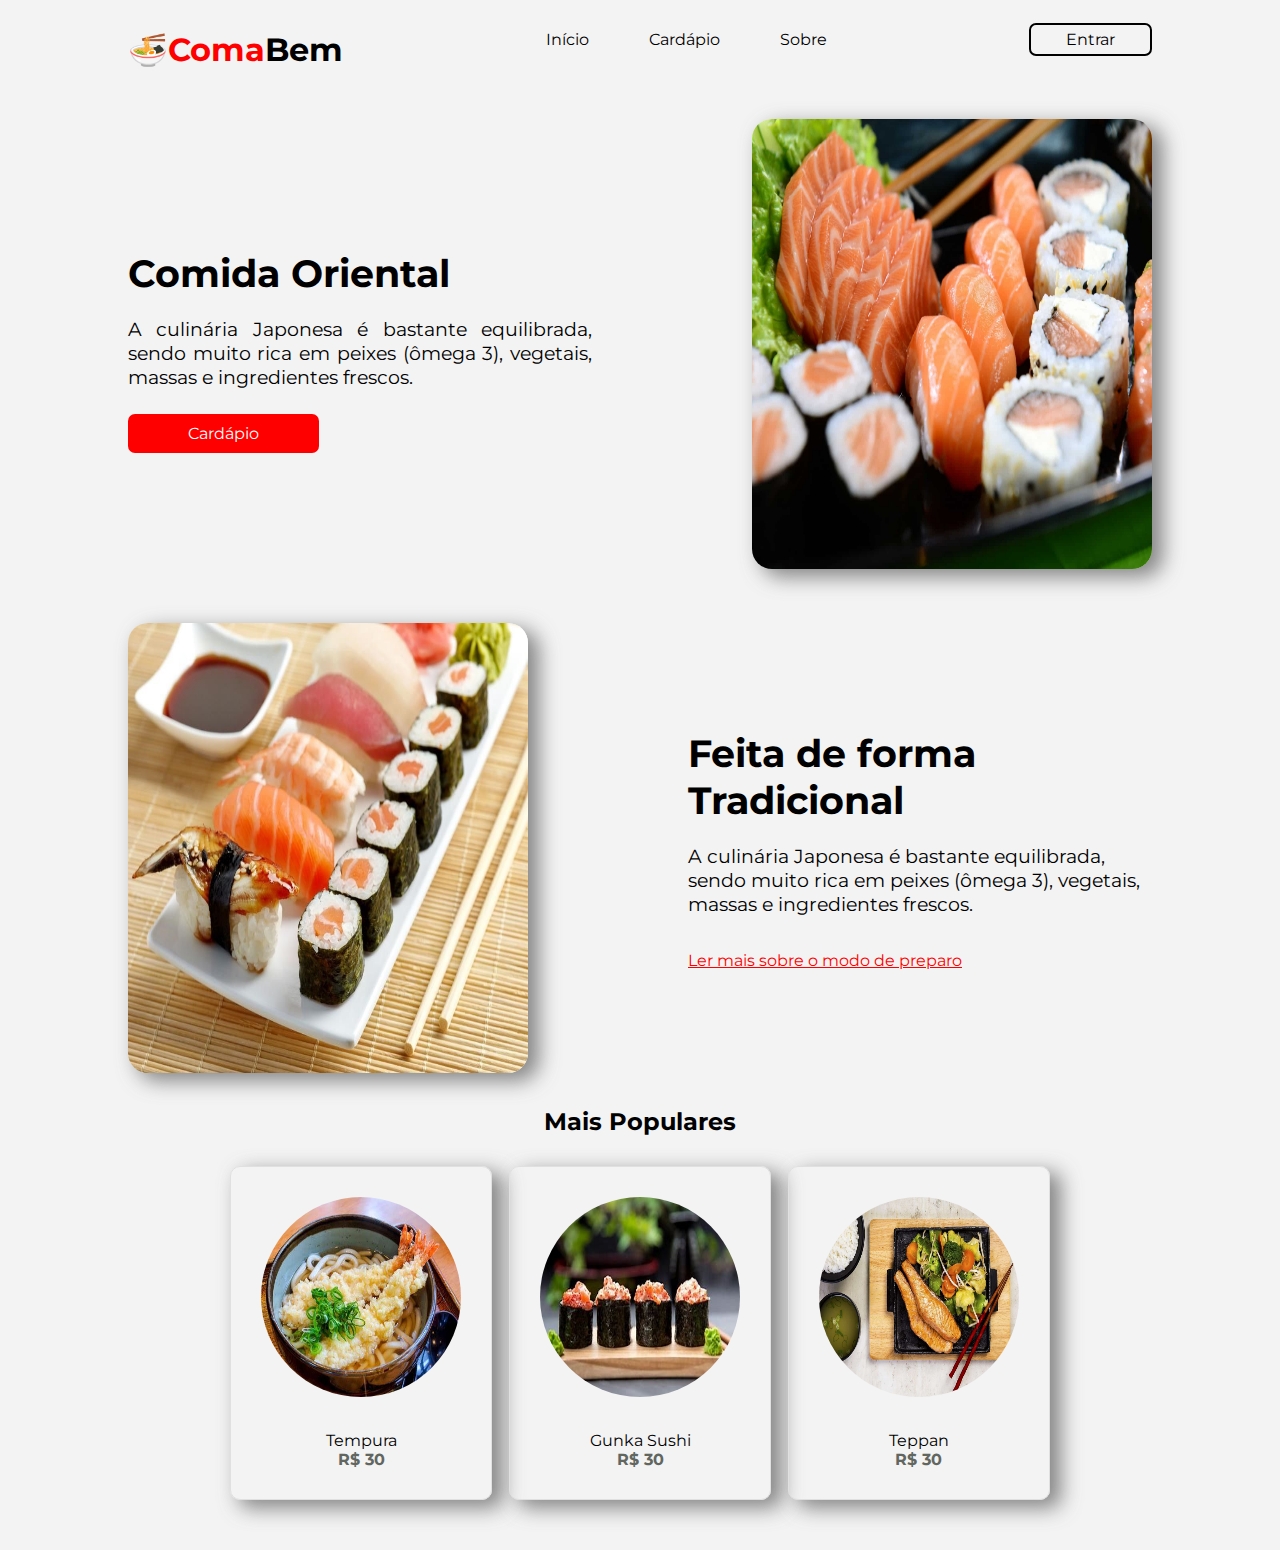
==== index.html @ 8b574bfc "barra de navegação e cartões de produto" ====
<!DOCTYPE html>
<html lang="pt-br">
    <head>
        <meta charset="UTF-8" />
        <meta name="viewport" content="width=device-width, initial-scale=1.0" />

        <title>ComaBem</title>
        <link rel="shortcut icon" href="./img/android-chrome-192x192.png" type="image/x-icon">
        <link rel="stylesheet" href="/style/default.css" />
    </head>
    <body>
        <header id="cabecalho">
            <nav>
                <div>
                    <h1><span style="color: red">Coma</span>Bem</h1>
                </div>
                <div>
                    <ul id="list-nav">
                        <li>Início</li>
                        <li>Cardápio</li>
                        <li>Sobre</li>
                    </ul>
                </div>
                <div>
                    <a id="nav-btn" href="">Entrar</a>
                </div>
            </nav>
        </header>
        <main id="principal">
            <article class="caixa">
                <div id="cardapio">
                    <h3>Comida Oriental</h3>
                    <p>
                        A culinária Japonesa é bastante equilibrada, sendo muito
                        rica em peixes (ômega 3), vegetais, massas e
                        ingredientes frescos.
                    </p>
                    <div id="btn-cardapio">
                        <a href="">Cardápio</a>
                    </div>
                </div>
                <div class="img-cardapio">
                    <img
                        src="./img/comida-japa-01.jpeg"
                        height="
                450px"
                        width="400px"
                        alt=""
                    />
                </div>
            </article>
            <section class="caixa">
                <div class="img-cardapio">
                    <img
                        src="./img/comida-japa-02.jpeg"
                        height="
                450px"
                        width="400px"
                        alt=""
                    />
                </div>
                <div id="modo-preparo">
                    <h3>Feita de forma Tradicional</h3>
                    <p>
                        A culinária Japonesa é bastante equilibrada, sendo muito
                        rica em peixes (ômega 3), vegetais, massas e
                        ingredientes frescos.
                    </p>
                    <div id="btn-modo-preparo">
                        <a href="">Ler mais sobre o modo de preparo </a>
                    </div>
                </div>
            </section>
            <!-- Parte dos Cartões com alimentos -->
            <section>
                <div id="container-cartoes">
                    <div>
                        <h2>Mais Populares</h2>
                    </div>

                    <div>
                        <ul>
                            <li>
                                <img
                                    src="./img/comida-japa-03.jpeg"
                                    height="200px"
                                    width="200px"
                                    alt=""
                                />
                                <div class="desc-cartao">
                                    <p>Tempura</p>
                                    <h4>R$ 30</h4>
                                </div>
                            </li>
                            <li>
                                <img
                                    src="./img/comida-japa-04.jpeg"
                                    height="200px"
                                    width="200px"
                                    alt=""
                                />
                                <div class="desc-cartao">
                                    <p>Gunka Sushi</p>
                                    <h4>R$ 30</h4>
                                </div>
                            </li>
                            <li>
                                <img
                                    src="./img/comida-japa-05.jpeg"
                                    height="200px"
                                    width="200px"
                                    alt=""
                                />
                                <div class="desc-cartao">
                                    <p>Teppan</p>
                                    <h4>R$ 30</h4>
                                </div>
                            </li>
                        </ul>
                    </div>
                </div>
            </section>
        </main>
        <footer id="cabecalho"></footer>
    </body>
</html>
---- style/default.css ----
@import url('https://fonts.googleapis.com/css2?family=Montserrat:ital,wght@0,100;0,200;0,300;0,400;0,500;0,600;0,700;0,800;0,900;1,100;1,200;1,300;1,400;1,500;1,600;1,700;1,800;1,900&display=swap');

*{
    margin: 0;
    padding: 0;
    box-sizing: border-box;
    list-style: none;
    font-family: 'Montserrat', sans-serif;
}

body{
    background-color: #f3f3f3;
}



#cabecalho{
    max-width: 80%;
    margin: auto;
}

h1::before{
    content: '🍜';
}


nav{
    display: flex;
    justify-content: space-between;
    margin-top: 30px;
}


#list-nav{
    display: flex;
}

#list-nav li:hover{
    /* border-bottom: #616661 solid 2px; */
    text-decoration: underline #616661;
}

#list-nav li:first-child{
    margin-right: 30px;
}

#list-nav li:nth-child(2){
    margin: 0px 30px;
}

#list-nav li:last-child{
    margin-left: 30px;
}

#nav-btn{
    border: solid 2px black;
    padding: 5px 35px;
    border-radius: 7px;
    text-decoration: none;
    color: black;
}


#principal{ 
    max-width: 80%;
    margin: auto;
}

.caixa{
    display: flex;
    margin: auto;
    margin-top: 50px;
    align-items: center;
}

#btn-cardapio{
    margin-top: 35px;
}   


#btn-cardapio a{
    background-color: red;
    color: white;
    text-decoration: none;
    margin-top: 20px;
    padding: 10px 60px;
    border-radius: 7px;
}


.img-cardapio img{
    border-radius: 20px;
    box-shadow: 10px 7px 20px 1px rgba(97,97,97,0.75);
}


#cardapio{
    margin-right: 160px;
}


#cardapio h3{
    margin-bottom: 20px;
    font-size: 3vw;
    /* text-align: center; */
}

#modo-preparo h3{
    margin-bottom: 20px;
    font-size: 3vw;
}


#cardapio p{
    font-size: 1.5vw;
    text-align: justify;
}

#modo-preparo p{
    font-size: 1.5vw;
    /* text-align: justify; */
}


#modo-preparo{
    margin-left: 160px;
}

#btn-modo-preparo{
    margin-top: 35px;
}


#modo-preparo a{
    color: red;
    margin-top: 20px;

}



#container-cartoes{
    max-width: 80%;
    margin: auto;
    margin-top: 30px;
}


#container-cartoes h2{
    text-align: center;
}

#container-cartoes ul{
    display: flex;
    margin-top: 30px;
    justify-content: center;
    justify-content: space-between;
    margin-bottom: 50px;
}

#container-cartoes ul li img{
    border-radius: 100px;
    
}



#container-cartoes ul li{
    text-align: center;
    border: 1px solid #e0e0e0;
    box-shadow: 10px 7px 20px 1px rgba(97,97,97,0.75);
    padding: 30px;
    border-radius: 10px;
}


.desc-cartao p{
    margin-top: 30px;
}

.desc-cartao h4{
    color: #616661;
}
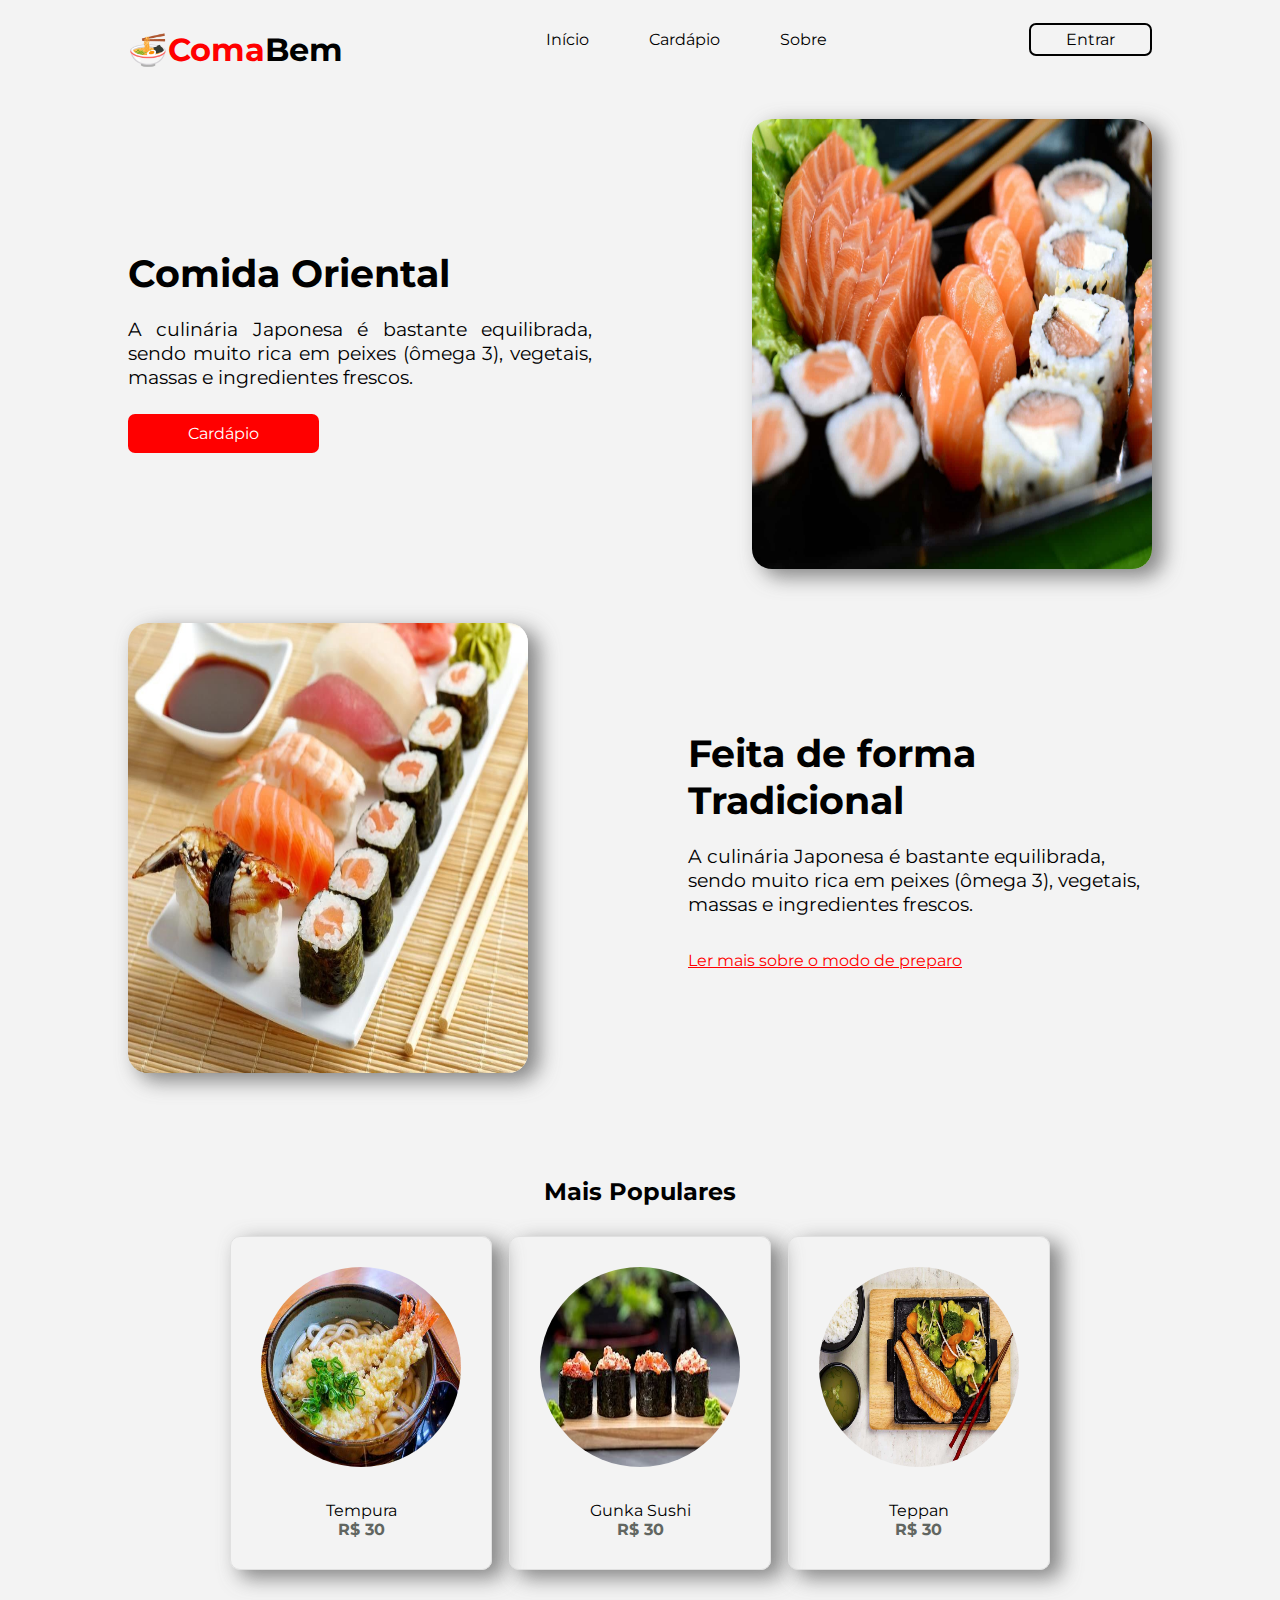
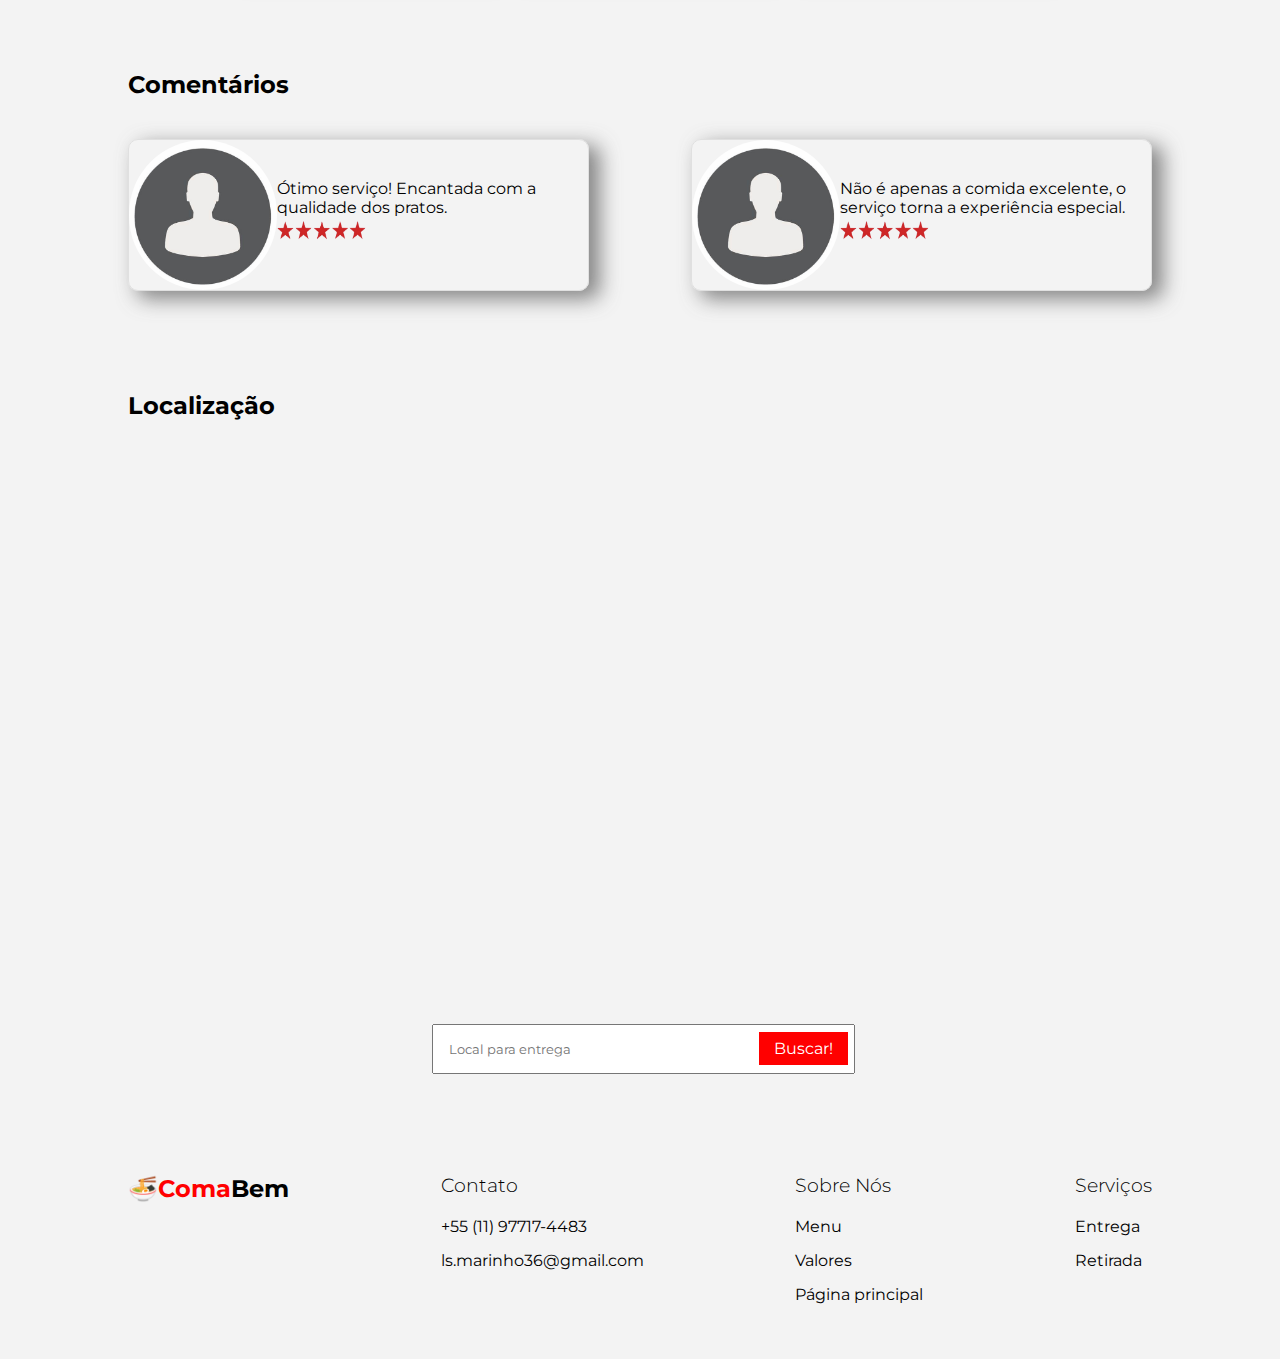
==== commit b3410b34: "subindo responsividade" ====
--- a/index.html
+++ b/index.html
@@ -1,126 +1,190 @@
 <!DOCTYPE html>
 <html lang="pt-br">
-    <head>
-        <meta charset="UTF-8" />
-        <meta name="viewport" content="width=device-width, initial-scale=1.0" />
+  <head>
+    <meta charset="UTF-8" />
+    <meta name="viewport" content="width=device-width, initial-scale=1.0" />
 
-        <title>ComaBem</title>
-        <link rel="shortcut icon" href="./img/android-chrome-192x192.png" type="image/x-icon">
-        <link rel="stylesheet" href="/style/default.css" />
-    </head>
-    <body>
-        <header id="cabecalho">
-            <nav>
-                <div>
-                    <h1><span style="color: red">Coma</span>Bem</h1>
+    <title>ComaBem</title>
+    <link
+      rel="shortcut icon"
+      href="./img/android-chrome-192x192.png"
+      type="image/x-icon"
+    />
+    <link rel="stylesheet" href="/style/default.css" />
+  </head>
+  <body>
+    <header id="cabecalho">
+      <nav>
+        <div>
+          <h1><span style="color: red">Coma</span>Bem</h1>
+        </div>
+        <div>
+          <ul id="list-nav">
+            <li>Início</li>
+            <li>Cardápio</li>
+            <li>Sobre</li>
+          </ul>
+        </div>
+        <div>
+          <a id="nav-btn" href="./pages/formulario.html">Entrar</a>
+        </div>
+      </nav>
+    </header>
+    <main id="principal">
+      <article class="caixa" id="quebrar">
+        <div id="cardapio">
+          <h3>Comida Oriental</h3>
+          <p>
+            A culinária Japonesa é bastante equilibrada, sendo muito rica em
+            peixes (ômega 3), vegetais, massas e ingredientes frescos.
+          </p>
+          <div id="btn-cardapio">
+            <a href="">Cardápio</a>
+          </div>
+        </div>
+        <div class="img-cardapio">
+          <img
+            src="./img/comida-japa-01.jpeg"
+            height="
+                450px"
+            width="400px"
+            alt=""
+          />
+        </div>
+      </article>
+      <section class="caixa quebrar-02">
+        <div class="img-cardapio">
+          <img
+            src="./img/comida-japa-02.jpeg"
+            height="
+                450px"
+            width="400px"
+            alt=""
+          />
+        </div>
+        <div id="modo-preparo">
+          <h3>Feita de forma Tradicional</h3>
+          <p>
+            A culinária Japonesa é bastante equilibrada, sendo muito rica em
+            peixes (ômega 3), vegetais, massas e ingredientes frescos.
+          </p>
+          <div id="btn-modo-preparo">
+            <a href="">Ler mais sobre o modo de preparo </a>
+          </div>
+        </div>
+      </section>
+      <!-- Parte dos Cartões com alimentos -->
+      <section>
+        <div id="container-cartoes">
+          <div>
+            <h2>Mais Populares</h2>
+          </div>
+
+          <div>
+            <ul>
+              <li>
+                <img
+                  src="./img/comida-japa-03.jpeg"
+                  height="200px"
+                  width="200px"
+                  alt=""
+                />
+                <div class="desc-cartao">
+                  <p>Tempura</p>
+                  <h4>R$ 30</h4>
                 </div>
-                <div>
-                    <ul id="list-nav">
-                        <li>Início</li>
-                        <li>Cardápio</li>
-                        <li>Sobre</li>
-                    </ul>
+              </li>
+              <li>
+                <img
+                  src="./img/comida-japa-04.jpeg"
+                  height="200px"
+                  width="200px"
+                  alt=""
+                />
+                <div class="desc-cartao">
+                  <p>Gunka Sushi</p>
+                  <h4>R$ 30</h4>
                 </div>
-                <div>
-                    <a id="nav-btn" href="">Entrar</a>
+              </li>
+              <li>
+                <img
+                  src="./img/comida-japa-05.jpeg"
+                  height="200px"
+                  width="200px"
+                  alt=""
+                />
+                <div class="desc-cartao">
+                  <p>Teppan</p>
+                  <h4>R$ 30</h4>
                 </div>
-            </nav>
-        </header>
-        <main id="principal">
-            <article class="caixa">
-                <div id="cardapio">
-                    <h3>Comida Oriental</h3>
-                    <p>
-                        A culinária Japonesa é bastante equilibrada, sendo muito
-                        rica em peixes (ômega 3), vegetais, massas e
-                        ingredientes frescos.
-                    </p>
-                    <div id="btn-cardapio">
-                        <a href="">Cardápio</a>
+              </li>
+            </ul>
+          </div>
+        </div>
+      </section>
+      <article id="comentarios">
+        <div>
+            <h2>Comentários</h2>
+        </div>
+        <div>
+            <ul id="list-coment">
+                <li>
+                    <img src="/img/pessoa-02.jpg" height="150px" width="150px"  alt="">
+                    <div class="coment-desc">
+                        <p>Ótimo serviço! Encantada com a qualidade dos pratos.</p>
+                        <!-- icone de estrela-->
+                        <img src="/img/cinco-estrelas-removebg-preview.png" height="30px" width="90px" alt="">
                     </div>
-                </div>
-                <div class="img-cardapio">
-                    <img
-                        src="./img/comida-japa-01.jpeg"
-                        height="
-                450px"
-                        width="400px"
-                        alt=""
-                    />
-                </div>
-            </article>
-            <section class="caixa">
-                <div class="img-cardapio">
-                    <img
-                        src="./img/comida-japa-02.jpeg"
-                        height="
-                450px"
-                        width="400px"
-                        alt=""
-                    />
-                </div>
-                <div id="modo-preparo">
-                    <h3>Feita de forma Tradicional</h3>
-                    <p>
-                        A culinária Japonesa é bastante equilibrada, sendo muito
-                        rica em peixes (ômega 3), vegetais, massas e
-                        ingredientes frescos.
-                    </p>
-                    <div id="btn-modo-preparo">
-                        <a href="">Ler mais sobre o modo de preparo </a>
+                    
+                </li>
+                <li>
+                    <img src="/img/pessoa-02.jpg" height="150px" width="150px" alt="">
+                    <div class="coment-desc">
+                        <p>Não é apenas a comida excelente, o serviço torna a experiência especial.</p>
+                        <!-- icone de estrela -->
+                        <img src="/img/cinco-estrelas-removebg-preview.png" height="30px" width="90px" alt="">
                     </div>
-                </div>
-            </section>
-            <!-- Parte dos Cartões com alimentos -->
-            <section>
-                <div id="container-cartoes">
-                    <div>
-                        <h2>Mais Populares</h2>
-                    </div>
-
-                    <div>
-                        <ul>
-                            <li>
-                                <img
-                                    src="./img/comida-japa-03.jpeg"
-                                    height="200px"
-                                    width="200px"
-                                    alt=""
-                                />
-                                <div class="desc-cartao">
-                                    <p>Tempura</p>
-                                    <h4>R$ 30</h4>
-                                </div>
-                            </li>
-                            <li>
-                                <img
-                                    src="./img/comida-japa-04.jpeg"
-                                    height="200px"
-                                    width="200px"
-                                    alt=""
-                                />
-                                <div class="desc-cartao">
-                                    <p>Gunka Sushi</p>
-                                    <h4>R$ 30</h4>
-                                </div>
-                            </li>
-                            <li>
-                                <img
-                                    src="./img/comida-japa-05.jpeg"
-                                    height="200px"
-                                    width="200px"
-                                    alt=""
-                                />
-                                <div class="desc-cartao">
-                                    <p>Teppan</p>
-                                    <h4>R$ 30</h4>
-                                </div>
-                            </li>
-                        </ul>
-                    </div>
-                </div>
-            </section>
-        </main>
-        <footer id="cabecalho"></footer>
-    </body>
+                    
+                </li>
+            </ul>
+        </div>
+      </article>
+      <section id="localizacao">
+            <div>
+                <h2>Localização</h2>
+            </div>
+            <div id="local">
+                <iframe src="https://www.google.com/maps/embed?pb=!1m18!1m12!1m3!1d3658.67591199955!2d-46.65379892536025!3d-23.508180059639262!2m3!1f0!2f0!3f0!3m2!1i1024!2i768!4f13.1!3m3!1m2!1s0x94cef7e7878aaa73%3A0x5a4da093db432d4!2sAv.%20Br%C3%A1z%20Leme%2C%201000!5e0!3m2!1spt-BR!2sbr!4v1688129183950!5m2!1spt-BR!2sbr" width="80%" height="500" style="border:0;" allowfullscreen="" loading="lazy" referrerpolicy="no-referrer-when-downgrade"></iframe>
+                
+            </div>
+      </section>
+    </main>
+    <footer id="rodape">
+        <div id="rodape-input">
+            <input type="text" placeholder="Local para entrega">
+            <a href="">Buscar!</a>
+        </div>
+        <div id="rodape-rodape">
+            <div>
+                <h2><span style="color: red">Coma</span>Bem</h2>
+            </div>
+            <div>
+                <h3>Contato</h3>
+                <p><a href="https://api.whatsapp.com/send?phone=5511977174483" target="_blank" rel="noopener noreferrer">+55 (11) 97717-4483</a></p>
+                <p><a href="mailto:ls.marinho36@gmail.com" target="_blank">ls.marinho36@gmail.com</a></p>
+            </div>
+            <div>
+                <h3>Sobre Nós</h3>
+                <p><a href="">Menu</a></p>
+                <p><a href="">Valores</a></p>
+                <p><a href="">Página principal</a></p>
+            </div>
+            <div>
+                <h3>Serviços</h3>
+                <p><a href="">Entrega</a></p>
+                <p><a href="">Retirada</a></p>
+            </div>
+        </div>
+    </footer>
+  </body>
 </html>
--- a/style/default.css
+++ b/style/default.css
@@ -142,7 +142,7 @@
 #container-cartoes{
     max-width: 80%;
     margin: auto;
-    margin-top: 30px;
+    margin-top: 100px;
 }
 
 
@@ -152,6 +152,7 @@
 
 #container-cartoes ul{
     display: flex;
+    flex-flow: wrap;
     margin-top: 30px;
     justify-content: center;
     justify-content: space-between;
@@ -183,3 +184,236 @@
 }
 
 
+
+#comentarios h2{
+    margin-top: 100px;
+}
+
+
+#list-coment{
+    display: flex;
+    /* flex-flow: wrap; */
+    margin-bottom: 100px;
+    justify-content: space-between;
+}
+
+#list-coment li img{
+    border-radius: 200px;
+}
+
+
+#list-coment li{
+    display: flex;
+    align-items: center;
+    justify-content: center;
+    max-width: 45%;
+    margin-top: 40px;
+    /* border: #616661 solid 2px; */
+    border: 1px solid #e0e0e0;
+    box-shadow: 10px 7px 20px 1px rgba(97,97,97,0.75);
+    border-radius: 10px;
+}
+
+#coment-desc{
+    margin-left: 20px;
+}
+
+
+#localizacao{
+    margin-top: 100px;
+    margin-bottom: 50px;
+    text-align: center;
+}
+
+
+#localizacao h2{
+    text-align: start;
+}
+
+#local iframe{
+    margin-top: 50px;
+    border-radius: 16px;
+
+}
+
+
+
+#rodape{
+    max-width: 80%;
+    margin: auto;
+}
+
+#rodape-input{
+    margin-bottom: 100px;
+    justify-content: center;
+    text-align: center;
+}
+
+
+#rodape-input input{
+    padding: 15px;
+    padding-right: 220px;
+    margin-right: -100px;
+}
+
+#rodape-input a{
+    text-decoration: none;
+    background-color: red;
+    color: white;
+    padding: 7px 15px;
+
+}
+
+
+#rodape-rodape{
+    display: flex;
+    justify-content: space-between;
+    margin-bottom: 40px;
+    margin-top: 40px;
+}
+
+
+#rodape-rodape h3{
+    margin-bottom: 20px;
+    font-weight:300;
+}
+
+#rodape-rodape a{
+    text-decoration: none;
+    color: black;
+}
+
+#rodape-rodape p{
+    margin-bottom: 15px;
+}
+
+#rodape-rodape h2::before{
+    content: '🍜';
+}
+
+
+#topo{
+    max-width: 80%;
+    margin: auto;
+    margin-top: 20px;
+    margin-bottom: 70px;
+    text-align: center;
+}
+
+
+#meio{
+    max-width: 80%;
+    margin: auto;
+    margin-top: 20px;
+    margin-bottom: 200px;
+}
+
+
+
+
+
+@media (max-width:600px){
+    #cabecalho nav{
+        flex-flow: wrap;
+        justify-content: center;
+    }
+    #cabecalho nav div{
+        margin-bottom: 30px;
+        
+    }
+    #cardapio{
+        /* margin-left: 18%; */
+        max-width: 100%;
+        text-align: center;
+        margin: auto;
+    }
+    #cardapio h3{
+        font-size: 24px;
+        /* margin-top: -250px; */
+        
+    }
+    #cardapio p{
+        font-size: 18px;
+    }
+    #cardapio a{
+        padding: 7px 15px;
+    }
+
+    #principal{
+        text-align: center;
+    }
+    #quebrar{
+        flex-flow: wrap;
+        text-align: center;
+    }
+    #quebrar img{
+        display: none;
+        /* margin-top: 20px;
+        height: 80%;
+        width: 80%; */
+    }
+    .quebrar-02{
+        flex-flow: wrap;
+    }
+
+    .quebrar-02 img{
+        margin-top: 20px;
+        height: 80%;
+        width: 80%;
+    }
+    #modo-preparo{
+        margin: auto;
+        max-width: 100%;
+        margin-top: 40px;
+    }
+    #modo-preparo h3{
+        font-size: 22px;
+    }
+    #modo-preparo p{
+        font-size: 18px;
+    }
+    #list-coment{
+        display: block;
+    }
+
+
+
+    #list-coment li{
+        margin: auto;
+        padding: 1%;
+        display: block;
+        margin-top: 10px;
+        justify-content: start;
+        text-align: center;
+    }
+    #list-coment li img{
+        text-align: center;
+        margin: auto;
+        height: 80%;
+        width: 80%;
+    }
+    .coment-desc{
+        margin: auto;
+        text-align: center;
+    }
+    .local iframe{
+        height: 10px;
+        width: 200px;
+    }
+    #rodape-input{
+        display: none;
+    }
+    #rodape{
+        margin-top: 100px;
+        
+    }
+    #rodape-rodape{
+        display: block;
+        text-align: center;
+    }
+    #rodape-rodape div{
+        margin-top: 40px;
+        margin-bottom: ;
+    }
+    
+}